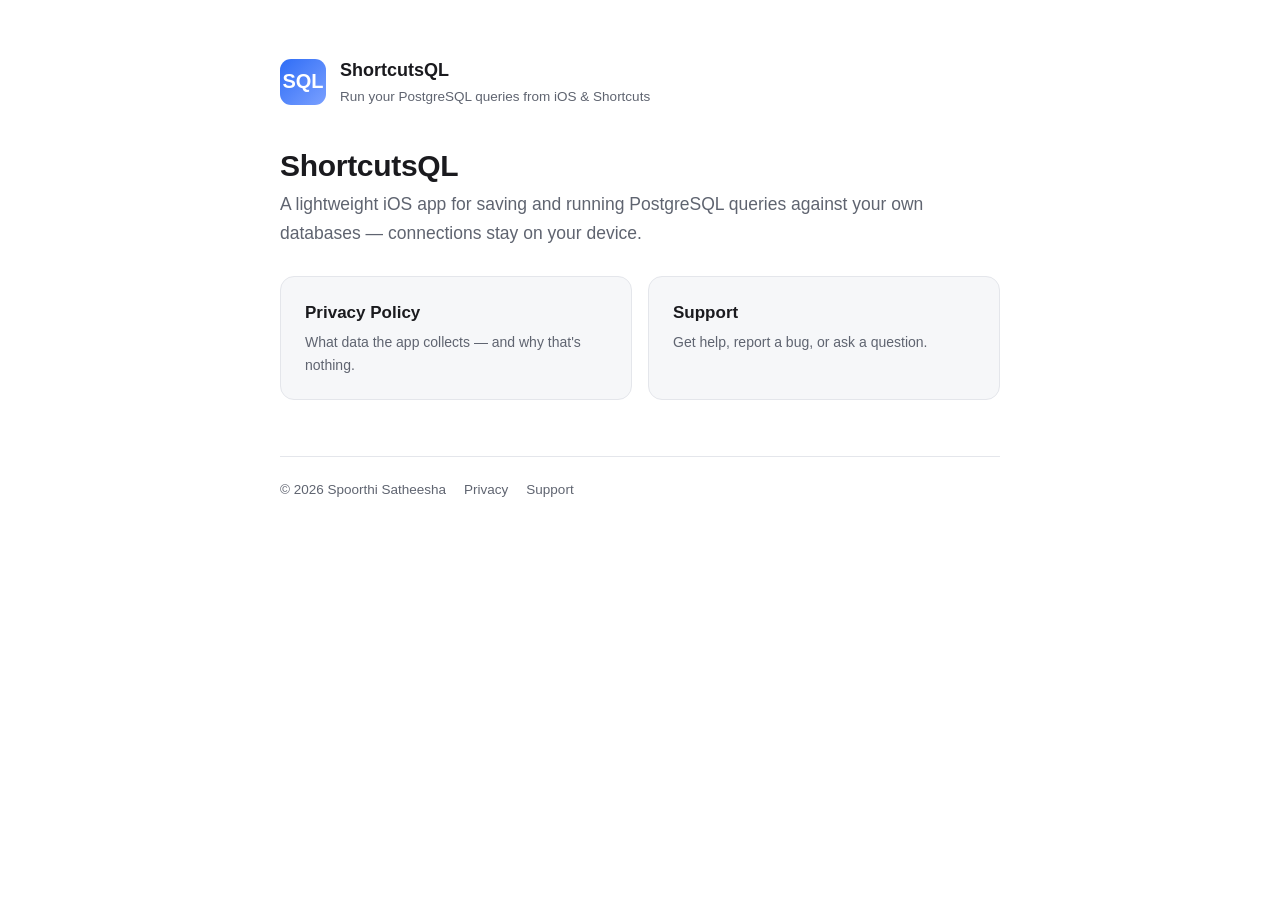
==== docs/index.html @ c9267726 "Add privacy & support pages with GitHub Pages deploy workflow Add static site under docs/ for App St" ====
<!doctype html>
<html lang="en">
<head>
  <meta charset="utf-8">
  <meta name="viewport" content="width=device-width, initial-scale=1">
  <title>ShortcutsQL</title>
  <meta name="description" content="ShortcutsQL — run saved PostgreSQL queries from your iPhone and Shortcuts. Privacy and support information.">
  <link rel="stylesheet" href="style.css">
</head>
<body>
  <main class="wrap">
    <header class="site">
      <div class="mark">SQL</div>
      <div>
        <div class="name">ShortcutsQL</div>
        <div class="tag">Run your PostgreSQL queries from iOS &amp; Shortcuts</div>
      </div>
    </header>

    <h1>ShortcutsQL</h1>
    <p class="lead">A lightweight iOS app for saving and running PostgreSQL queries against your own databases — connections stay on your device.</p>

    <div class="cards">
      <a class="tile" href="privacy.html">
        <div class="t">Privacy Policy</div>
        <div class="d">What data the app collects — and why that's nothing.</div>
      </a>
      <a class="tile" href="support.html">
        <div class="t">Support</div>
        <div class="d">Get help, report a bug, or ask a question.</div>
      </a>
    </div>

    <footer class="site">
      <span>© 2026 Spoorthi Satheesha</span>
      <a href="privacy.html">Privacy</a>
      <a href="support.html">Support</a>
    </footer>
  </main>
</body>
</html>
---- docs/style.css ----
:root {
  --bg: #ffffff;
  --surface: #f6f7f9;
  --border: #e4e6eb;
  --text: #1a1a1e;
  --muted: #5f6470;
  --accent: #2f6df6;
  --accent-soft: rgba(47, 109, 246, 0.1);
  --radius: 14px;
  --maxw: 720px;
}

@media (prefers-color-scheme: dark) {
  :root {
    --bg: #0f1115;
    --surface: #171a21;
    --border: #262b36;
    --text: #e9ebef;
    --muted: #9aa1b0;
    --accent: #5b8bff;
    --accent-soft: rgba(91, 139, 255, 0.14);
  }
}

* { box-sizing: border-box; }

html { -webkit-text-size-adjust: 100%; }

body {
  margin: 0;
  background: var(--bg);
  color: var(--text);
  font: 16px/1.65 -apple-system, BlinkMacSystemFont, "Segoe UI", Roboto, Helvetica, Arial, sans-serif;
  padding: 0 20px;
}

.wrap {
  max-width: var(--maxw);
  margin: 0 auto;
  padding: 56px 0 80px;
}

header.site {
  display: flex;
  align-items: center;
  gap: 14px;
  margin-bottom: 40px;
}

.mark {
  width: 46px;
  height: 46px;
  border-radius: 11px;
  background: linear-gradient(135deg, var(--accent), #7aa0ff);
  color: #fff;
  display: grid;
  place-items: center;
  font-weight: 700;
  font-size: 20px;
  flex: none;
}

header.site .name { font-weight: 650; font-size: 18px; }
header.site .tag { color: var(--muted); font-size: 13.5px; }

h1 { font-size: 30px; line-height: 1.2; margin: 0 0 6px; letter-spacing: -0.01em; }
h2 { font-size: 20px; margin: 38px 0 12px; letter-spacing: -0.01em; }
h3 { font-size: 16px; margin: 24px 0 8px; }

.updated { color: var(--muted); font-size: 14px; margin: 0 0 8px; }

p { margin: 0 0 14px; }
ul { margin: 0 0 14px; padding-left: 22px; }
li { margin: 6px 0; }

a { color: var(--accent); text-decoration: none; }
a:hover { text-decoration: underline; }

.lead { font-size: 17.5px; color: var(--muted); margin-bottom: 28px; }

.card {
  background: var(--surface);
  border: 1px solid var(--border);
  border-radius: var(--radius);
  padding: 22px 24px;
  margin: 22px 0;
}

.cards { display: grid; gap: 16px; grid-template-columns: 1fr 1fr; margin: 28px 0; }
@media (max-width: 560px) { .cards { grid-template-columns: 1fr; } }

.tile {
  display: block;
  background: var(--surface);
  border: 1px solid var(--border);
  border-radius: var(--radius);
  padding: 22px 24px;
  color: var(--text);
}
.tile:hover { border-color: var(--accent); text-decoration: none; }
.tile .t { font-weight: 650; font-size: 17px; margin-bottom: 4px; }
.tile .d { color: var(--muted); font-size: 14px; }

.pill {
  display: inline-block;
  background: var(--accent-soft);
  color: var(--accent);
  border-radius: 999px;
  padding: 3px 12px;
  font-size: 13px;
  font-weight: 600;
  margin-bottom: 18px;
}

.mail {
  font-weight: 600;
  font-size: 17px;
}

footer.site {
  margin-top: 56px;
  padding-top: 22px;
  border-top: 1px solid var(--border);
  color: var(--muted);
  font-size: 13.5px;
  display: flex;
  flex-wrap: wrap;
  gap: 8px 18px;
  align-items: center;
}
footer.site a { color: var(--muted); }
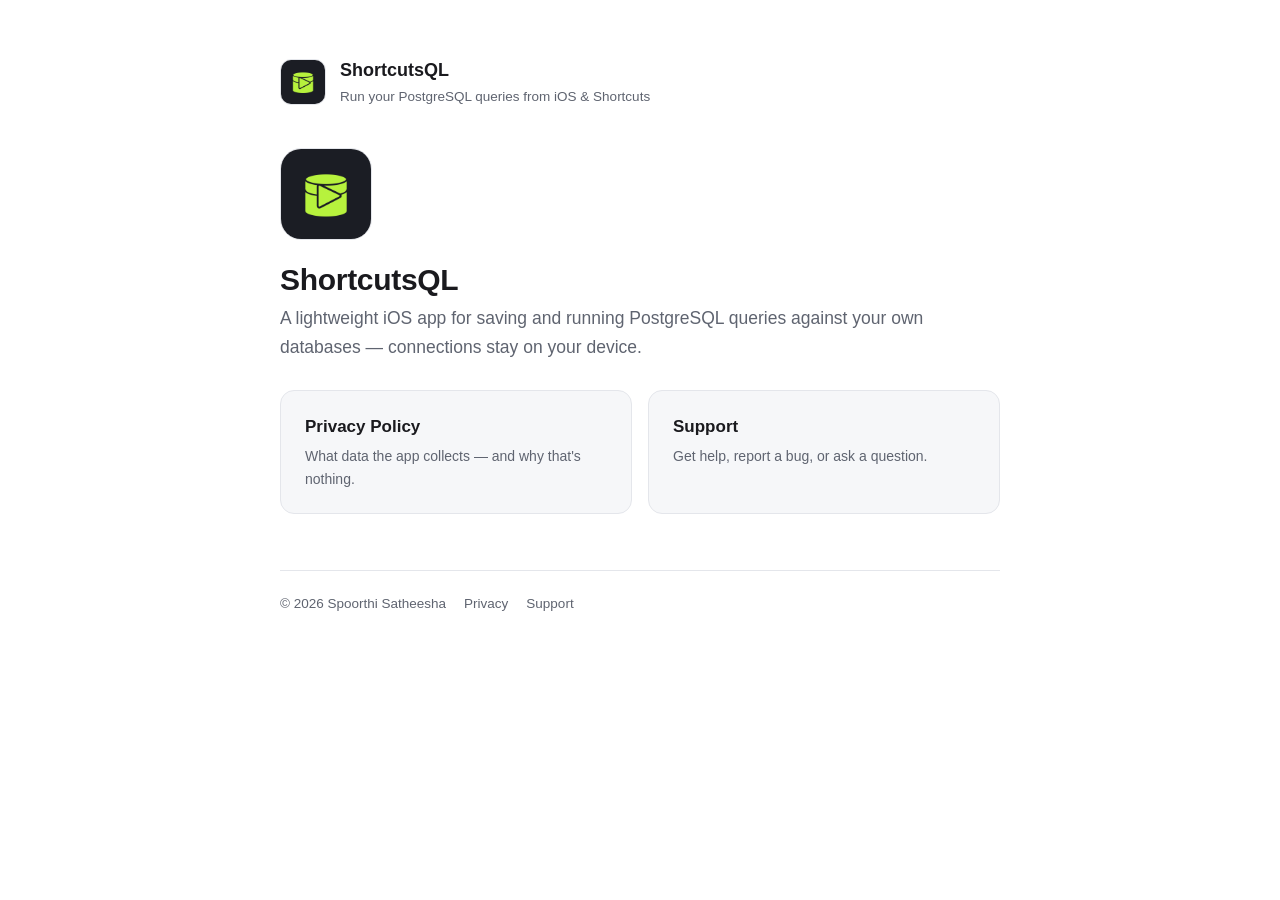
==== commit 38c7a748: "Use the app icon as the site logo and favicon Replace the placeholder SQL text mark with the real Ap" ====
--- a/docs/index.html
+++ b/docs/index.html
@@ -5,18 +5,21 @@
   <meta name="viewport" content="width=device-width, initial-scale=1">
   <title>ShortcutsQL</title>
   <meta name="description" content="ShortcutsQL — run saved PostgreSQL queries from your iPhone and Shortcuts. Privacy and support information.">
+  <link rel="icon" href="icon.png">
+  <link rel="apple-touch-icon" href="icon.png">
   <link rel="stylesheet" href="style.css">
 </head>
 <body>
   <main class="wrap">
     <header class="site">
-      <div class="mark">SQL</div>
+      <img class="mark" src="icon.png" alt="ShortcutsQL app icon">
       <div>
         <div class="name">ShortcutsQL</div>
         <div class="tag">Run your PostgreSQL queries from iOS &amp; Shortcuts</div>
       </div>
     </header>
 
+    <img class="hero-icon" src="icon.png" alt="ShortcutsQL app icon">
     <h1>ShortcutsQL</h1>
     <p class="lead">A lightweight iOS app for saving and running PostgreSQL queries against your own databases — connections stay on your device.</p>
 
--- a/docs/style.css
+++ b/docs/style.css
@@ -51,13 +51,18 @@
   width: 46px;
   height: 46px;
   border-radius: 11px;
-  background: linear-gradient(135deg, var(--accent), #7aa0ff);
-  color: #fff;
-  display: grid;
-  place-items: center;
-  font-weight: 700;
-  font-size: 20px;
   flex: none;
+  object-fit: cover;
+  border: 1px solid var(--border);
+}
+
+.hero-icon {
+  width: 92px;
+  height: 92px;
+  border-radius: 21px;
+  border: 1px solid var(--border);
+  margin-bottom: 22px;
+  display: block;
 }
 
 header.site .name { font-weight: 650; font-size: 18px; }
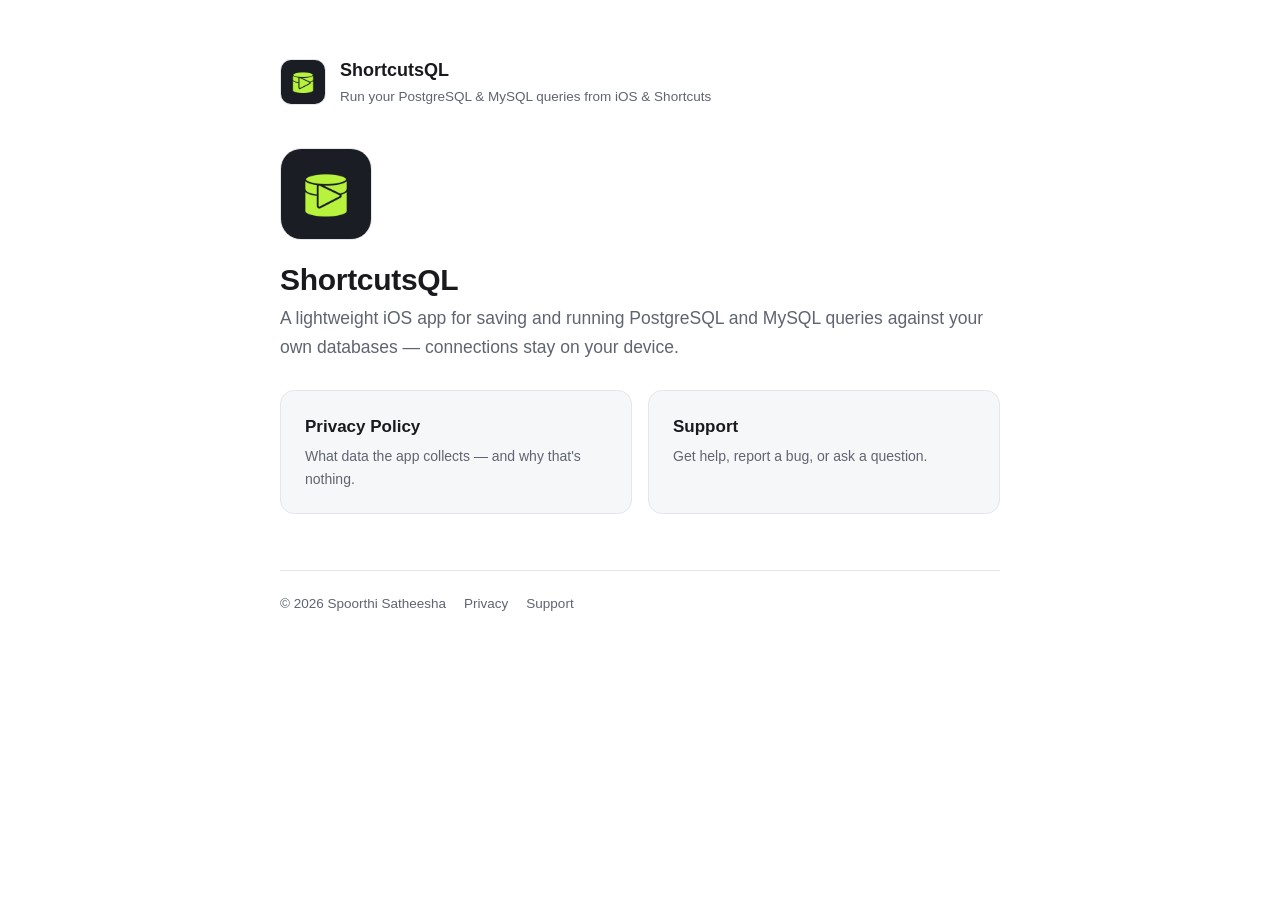
==== commit 7e6fa4b3: "Add MySQL support alongside PostgreSQL Servers now carry a real engine rather than a display string," ====
--- a/docs/index.html
+++ b/docs/index.html
@@ -4,7 +4,7 @@
   <meta charset="utf-8">
   <meta name="viewport" content="width=device-width, initial-scale=1">
   <title>ShortcutsQL</title>
-  <meta name="description" content="ShortcutsQL — run saved PostgreSQL queries from your iPhone and Shortcuts. Privacy and support information.">
+  <meta name="description" content="ShortcutsQL — run saved PostgreSQL and MySQL queries from your iPhone and Shortcuts. Privacy and support information.">
   <link rel="icon" href="icon.png">
   <link rel="apple-touch-icon" href="icon.png">
   <link rel="stylesheet" href="style.css">
@@ -15,13 +15,13 @@
       <img class="mark" src="icon.png" alt="ShortcutsQL app icon">
       <div>
         <div class="name">ShortcutsQL</div>
-        <div class="tag">Run your PostgreSQL queries from iOS &amp; Shortcuts</div>
+        <div class="tag">Run your PostgreSQL &amp; MySQL queries from iOS &amp; Shortcuts</div>
       </div>
     </header>
 
     <img class="hero-icon" src="icon.png" alt="ShortcutsQL app icon">
     <h1>ShortcutsQL</h1>
-    <p class="lead">A lightweight iOS app for saving and running PostgreSQL queries against your own databases — connections stay on your device.</p>
+    <p class="lead">A lightweight iOS app for saving and running PostgreSQL and MySQL queries against your own databases — connections stay on your device.</p>
 
     <div class="cards">
       <a class="tile" href="privacy.html">
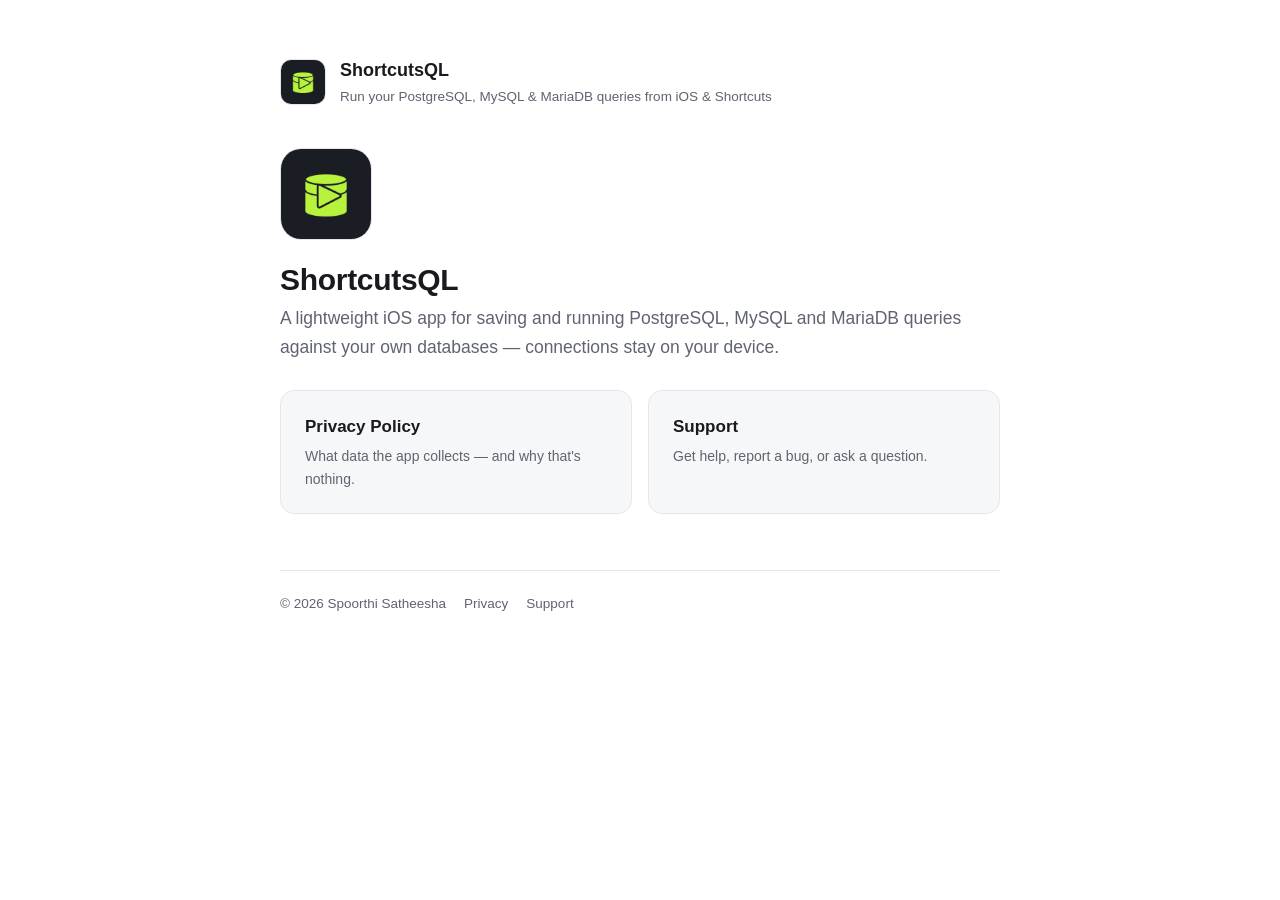
==== commit 7aaf23c8: "Add MariaDB support alongside MySQL and PostgreSQL MariaDB forked from MySQL and still speaks the sa" ====
--- a/docs/index.html
+++ b/docs/index.html
@@ -4,7 +4,7 @@
   <meta charset="utf-8">
   <meta name="viewport" content="width=device-width, initial-scale=1">
   <title>ShortcutsQL</title>
-  <meta name="description" content="ShortcutsQL — run saved PostgreSQL and MySQL queries from your iPhone and Shortcuts. Privacy and support information.">
+  <meta name="description" content="ShortcutsQL — run saved PostgreSQL, MySQL and MariaDB queries from your iPhone and Shortcuts. Privacy and support information.">
   <link rel="icon" href="icon.png">
   <link rel="apple-touch-icon" href="icon.png">
   <link rel="stylesheet" href="style.css">
@@ -15,13 +15,13 @@
       <img class="mark" src="icon.png" alt="ShortcutsQL app icon">
       <div>
         <div class="name">ShortcutsQL</div>
-        <div class="tag">Run your PostgreSQL &amp; MySQL queries from iOS &amp; Shortcuts</div>
+        <div class="tag">Run your PostgreSQL, MySQL &amp; MariaDB queries from iOS &amp; Shortcuts</div>
       </div>
     </header>
 
     <img class="hero-icon" src="icon.png" alt="ShortcutsQL app icon">
     <h1>ShortcutsQL</h1>
-    <p class="lead">A lightweight iOS app for saving and running PostgreSQL and MySQL queries against your own databases — connections stay on your device.</p>
+    <p class="lead">A lightweight iOS app for saving and running PostgreSQL, MySQL and MariaDB queries against your own databases — connections stay on your device.</p>
 
     <div class="cards">
       <a class="tile" href="privacy.html">
